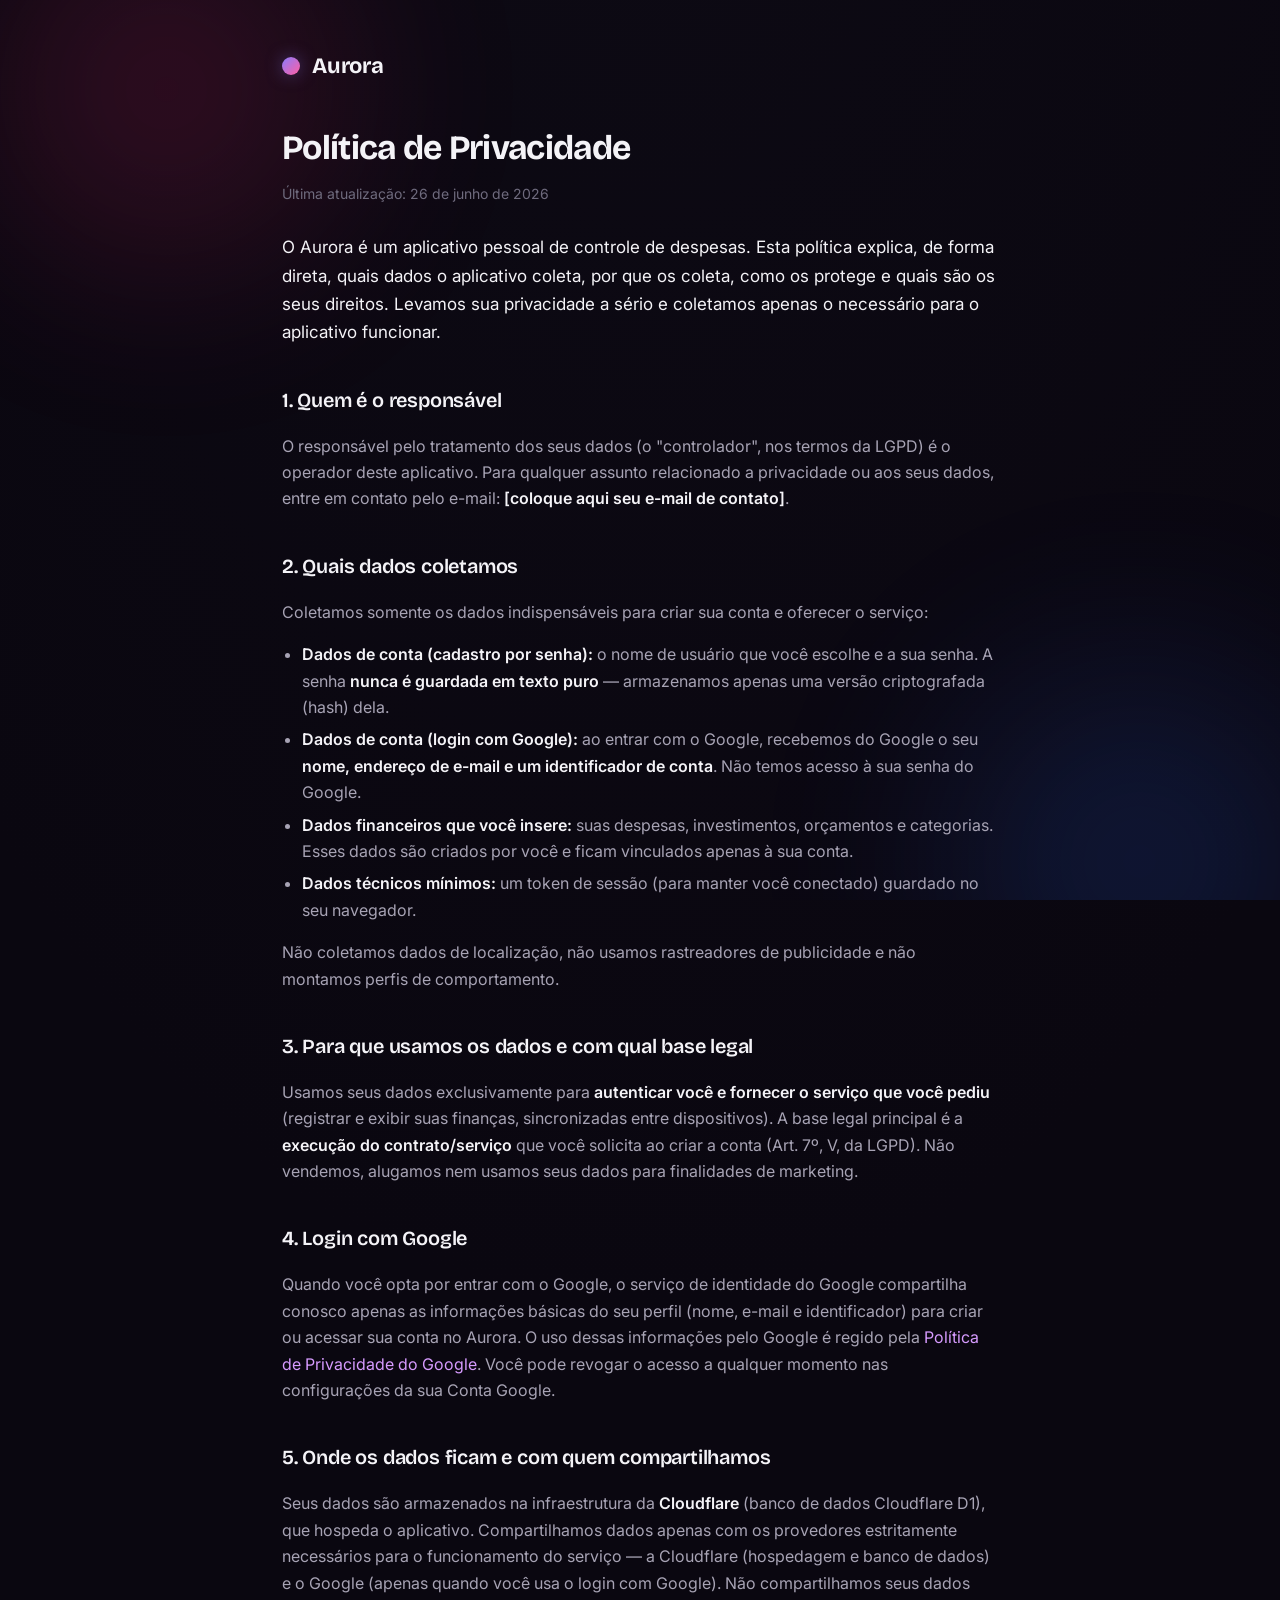
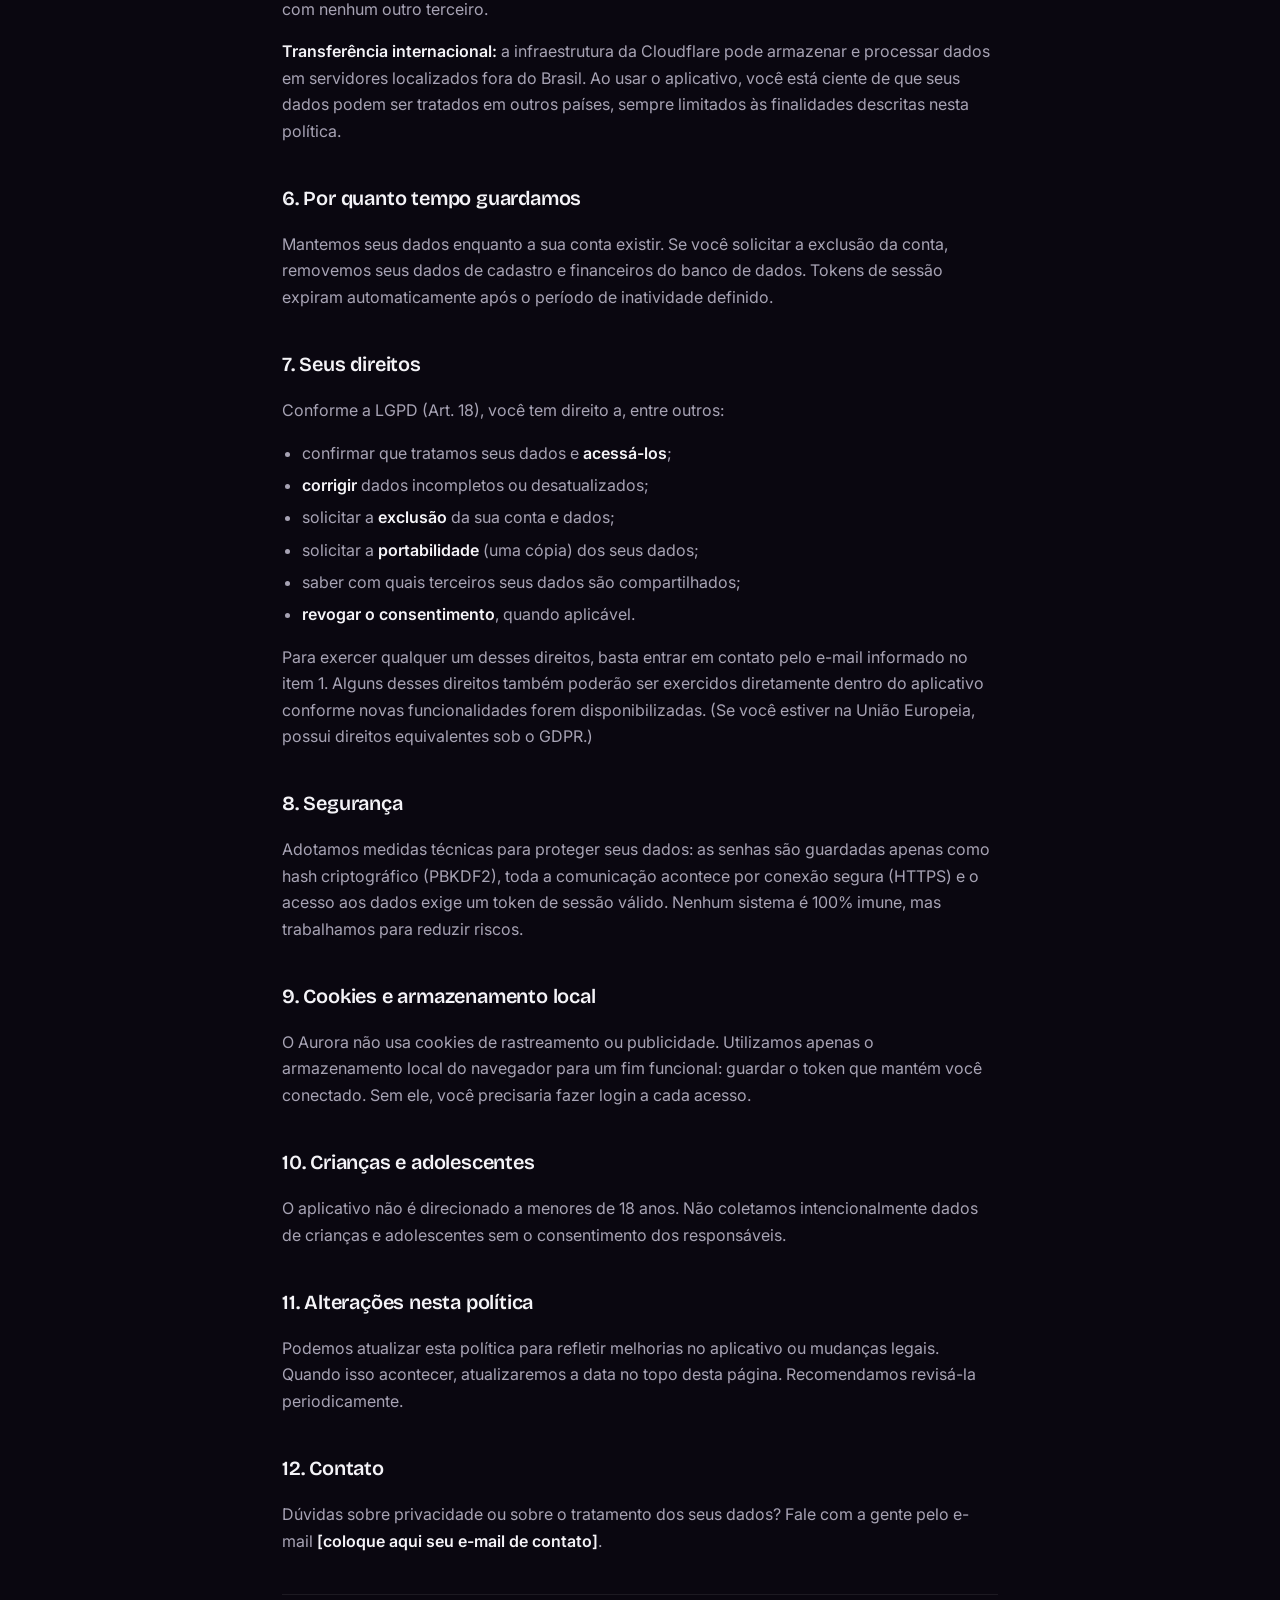
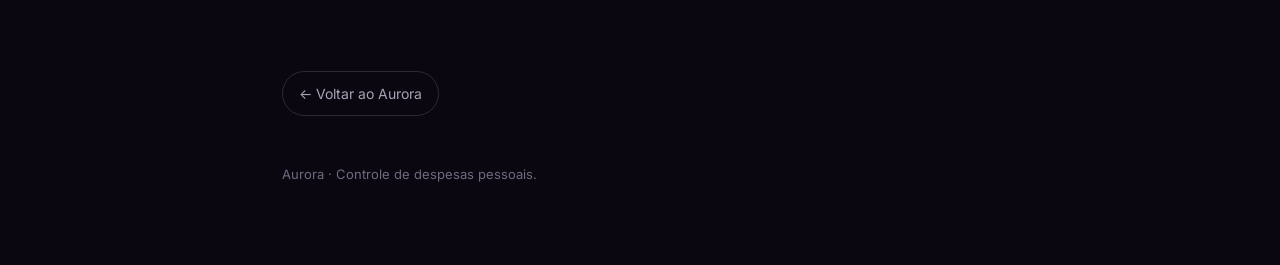
==== privacy.html @ 3417010b "Add files via upload" ====
<!doctype html>
<html lang="pt-BR">
<head>
  <meta charset="utf-8" />
  <meta name="viewport" content="width=device-width, initial-scale=1, viewport-fit=cover" />
  <meta name="theme-color" content="#0a0710" />
  <title>Política de Privacidade · Aurora</title>

  <link rel="preconnect" href="https://fonts.googleapis.com" />
  <link rel="preconnect" href="https://fonts.gstatic.com" crossorigin />
  <link href="https://fonts.googleapis.com/css2?family=Bricolage+Grotesque:opsz,wght@12..96,600;12..96,700&family=Inter:wght@400;500;600;700&display=swap" rel="stylesheet" />

  <style>
    :root {
      --bg:#0a0710; --bg-2:#0d0a14;
      --surface:rgba(255,255,255,0.045); --border:rgba(255,255,255,0.08); --border-strong:rgba(255,255,255,0.14);
      --text:#f4f3f7; --text-dim:#a7a3b4; --text-faint:#6f6b7e; --primary:#c04dff;
      --font-display:'Bricolage Grotesque',system-ui,sans-serif;
      --font-body:'Inter',system-ui,-apple-system,sans-serif;
    }
    *,*::before,*::after { box-sizing:border-box; }
    body {
      margin:0; font-family:var(--font-body); color:var(--text); background:var(--bg);
      background-image:radial-gradient(120% 80% at 50% -10%,var(--bg-2),var(--bg) 60%);
      min-height:100vh; -webkit-font-smoothing:antialiased; line-height:1.65;
    }
    .aurora { position:fixed; inset:0; z-index:0; overflow:hidden; pointer-events:none; }
    .blob { position:absolute; border-radius:50%; filter:blur(90px); opacity:.22; }
    .blob--pink { width:42vw; height:42vw; top:-14vw; left:-8vw; background:radial-gradient(circle,#ff2d78,transparent 68%); }
    .blob--blue { width:46vw; height:46vw; bottom:-20vw; right:-12vw; background:radial-gradient(circle,#2f6bff,transparent 68%); }

    .wrap { position:relative; z-index:1; max-width:760px; margin:0 auto; padding:48px 22px 80px; }
    .brand { display:flex; align-items:center; gap:12px; margin-bottom:36px; }
    .brand__dot { width:18px; height:18px; border-radius:50%; background:linear-gradient(135deg,#8a7bff,#ff5fa2); box-shadow:0 0 18px -2px rgba(138,123,255,0.6); }
    .brand__name { font-family:var(--font-display); font-weight:700; font-size:22px; letter-spacing:-0.01em; }

    h1 { font-family:var(--font-display); font-weight:700; font-size:34px; letter-spacing:-0.02em; margin:0 0 6px; }
    h2 { font-family:var(--font-display); font-weight:600; font-size:20px; margin:38px 0 10px; letter-spacing:-0.01em; }
    .updated { color:var(--text-faint); font-size:14px; margin:0 0 28px; }
    p, li { color:var(--text-dim); font-size:16px; }
    strong { color:var(--text); font-weight:600; }
    a { color:#d79bff; text-decoration:none; }
    a:hover { text-decoration:underline; }
    ul { padding-left:20px; }
    li { margin:6px 0; }
    .lead { color:var(--text); font-size:17px; }
    .card { background:var(--surface); border:1px solid var(--border); border-radius:16px; padding:18px 20px; margin-top:18px; }
    hr { border:none; border-top:1px solid var(--border); margin:40px 0; }
    .back { display:inline-block; margin-top:36px; font-size:14px; color:var(--text-dim); border:1px solid var(--border-strong); padding:10px 16px; border-radius:999px; }
    footer { margin-top:48px; color:var(--text-faint); font-size:13px; }
  </style>
</head>

<body>
  <div class="aurora" aria-hidden="true">
    <span class="blob blob--pink"></span>
    <span class="blob blob--blue"></span>
  </div>

  <main class="wrap">
    <div class="brand">
      <span class="brand__dot"></span>
      <span class="brand__name">Aurora</span>
    </div>

    <h1>Política de Privacidade</h1>
    <p class="updated">Última atualização: 26 de junho de 2026</p>

    <p class="lead">O Aurora é um aplicativo pessoal de controle de despesas. Esta política explica, de forma direta, quais dados o aplicativo coleta, por que os coleta, como os protege e quais são os seus direitos. Levamos sua privacidade a sério e coletamos apenas o necessário para o aplicativo funcionar.</p>

    <h2>1. Quem é o responsável</h2>
    <p>O responsável pelo tratamento dos seus dados (o "controlador", nos termos da LGPD) é o operador deste aplicativo. Para qualquer assunto relacionado a privacidade ou aos seus dados, entre em contato pelo e-mail: <strong>[coloque aqui seu e-mail de contato]</strong>.</p>

    <h2>2. Quais dados coletamos</h2>
    <p>Coletamos somente os dados indispensáveis para criar sua conta e oferecer o serviço:</p>
    <ul>
      <li><strong>Dados de conta (cadastro por senha):</strong> o nome de usuário que você escolhe e a sua senha. A senha <strong>nunca é guardada em texto puro</strong> — armazenamos apenas uma versão criptografada (hash) dela.</li>
      <li><strong>Dados de conta (login com Google):</strong> ao entrar com o Google, recebemos do Google o seu <strong>nome, endereço de e-mail e um identificador de conta</strong>. Não temos acesso à sua senha do Google.</li>
      <li><strong>Dados financeiros que você insere:</strong> suas despesas, investimentos, orçamentos e categorias. Esses dados são criados por você e ficam vinculados apenas à sua conta.</li>
      <li><strong>Dados técnicos mínimos:</strong> um token de sessão (para manter você conectado) guardado no seu navegador.</li>
    </ul>
    <p>Não coletamos dados de localização, não usamos rastreadores de publicidade e não montamos perfis de comportamento.</p>

    <h2>3. Para que usamos os dados e com qual base legal</h2>
    <p>Usamos seus dados exclusivamente para <strong>autenticar você e fornecer o serviço que você pediu</strong> (registrar e exibir suas finanças, sincronizadas entre dispositivos). A base legal principal é a <strong>execução do contrato/serviço</strong> que você solicita ao criar a conta (Art. 7º, V, da LGPD). Não vendemos, alugamos nem usamos seus dados para finalidades de marketing.</p>

    <h2>4. Login com Google</h2>
    <p>Quando você opta por entrar com o Google, o serviço de identidade do Google compartilha conosco apenas as informações básicas do seu perfil (nome, e-mail e identificador) para criar ou acessar sua conta no Aurora. O uso dessas informações pelo Google é regido pela <a href="https://policies.google.com/privacy" target="_blank" rel="noopener">Política de Privacidade do Google</a>. Você pode revogar o acesso a qualquer momento nas configurações da sua Conta Google.</p>

    <h2>5. Onde os dados ficam e com quem compartilhamos</h2>
    <p>Seus dados são armazenados na infraestrutura da <strong>Cloudflare</strong> (banco de dados Cloudflare D1), que hospeda o aplicativo. Compartilhamos dados apenas com os provedores estritamente necessários para o funcionamento do serviço — a Cloudflare (hospedagem e banco de dados) e o Google (apenas quando você usa o login com Google). Não compartilhamos seus dados com nenhum outro terceiro.</p>
    <p><strong>Transferência internacional:</strong> a infraestrutura da Cloudflare pode armazenar e processar dados em servidores localizados fora do Brasil. Ao usar o aplicativo, você está ciente de que seus dados podem ser tratados em outros países, sempre limitados às finalidades descritas nesta política.</p>

    <h2>6. Por quanto tempo guardamos</h2>
    <p>Mantemos seus dados enquanto a sua conta existir. Se você solicitar a exclusão da conta, removemos seus dados de cadastro e financeiros do banco de dados. Tokens de sessão expiram automaticamente após o período de inatividade definido.</p>

    <h2>7. Seus direitos</h2>
    <p>Conforme a LGPD (Art. 18), você tem direito a, entre outros:</p>
    <ul>
      <li>confirmar que tratamos seus dados e <strong>acessá-los</strong>;</li>
      <li><strong>corrigir</strong> dados incompletos ou desatualizados;</li>
      <li>solicitar a <strong>exclusão</strong> da sua conta e dados;</li>
      <li>solicitar a <strong>portabilidade</strong> (uma cópia) dos seus dados;</li>
      <li>saber com quais terceiros seus dados são compartilhados;</li>
      <li><strong>revogar o consentimento</strong>, quando aplicável.</li>
    </ul>
    <p>Para exercer qualquer um desses direitos, basta entrar em contato pelo e-mail informado no item 1. Alguns desses direitos também poderão ser exercidos diretamente dentro do aplicativo conforme novas funcionalidades forem disponibilizadas. (Se você estiver na União Europeia, possui direitos equivalentes sob o GDPR.)</p>

    <h2>8. Segurança</h2>
    <p>Adotamos medidas técnicas para proteger seus dados: as senhas são guardadas apenas como hash criptográfico (PBKDF2), toda a comunicação acontece por conexão segura (HTTPS) e o acesso aos dados exige um token de sessão válido. Nenhum sistema é 100% imune, mas trabalhamos para reduzir riscos.</p>

    <h2>9. Cookies e armazenamento local</h2>
    <p>O Aurora não usa cookies de rastreamento ou publicidade. Utilizamos apenas o armazenamento local do navegador para um fim funcional: guardar o token que mantém você conectado. Sem ele, você precisaria fazer login a cada acesso.</p>

    <h2>10. Crianças e adolescentes</h2>
    <p>O aplicativo não é direcionado a menores de 18 anos. Não coletamos intencionalmente dados de crianças e adolescentes sem o consentimento dos responsáveis.</p>

    <h2>11. Alterações nesta política</h2>
    <p>Podemos atualizar esta política para refletir melhorias no aplicativo ou mudanças legais. Quando isso acontecer, atualizaremos a data no topo desta página. Recomendamos revisá-la periodicamente.</p>

    <h2>12. Contato</h2>
    <p>Dúvidas sobre privacidade ou sobre o tratamento dos seus dados? Fale com a gente pelo e-mail <strong>[coloque aqui seu e-mail de contato]</strong>.</p>

    <hr />
    <a class="back" href="/">← Voltar ao Aurora</a>

    <footer>Aurora · Controle de despesas pessoais.</footer>
  </main>
</body>
</html>
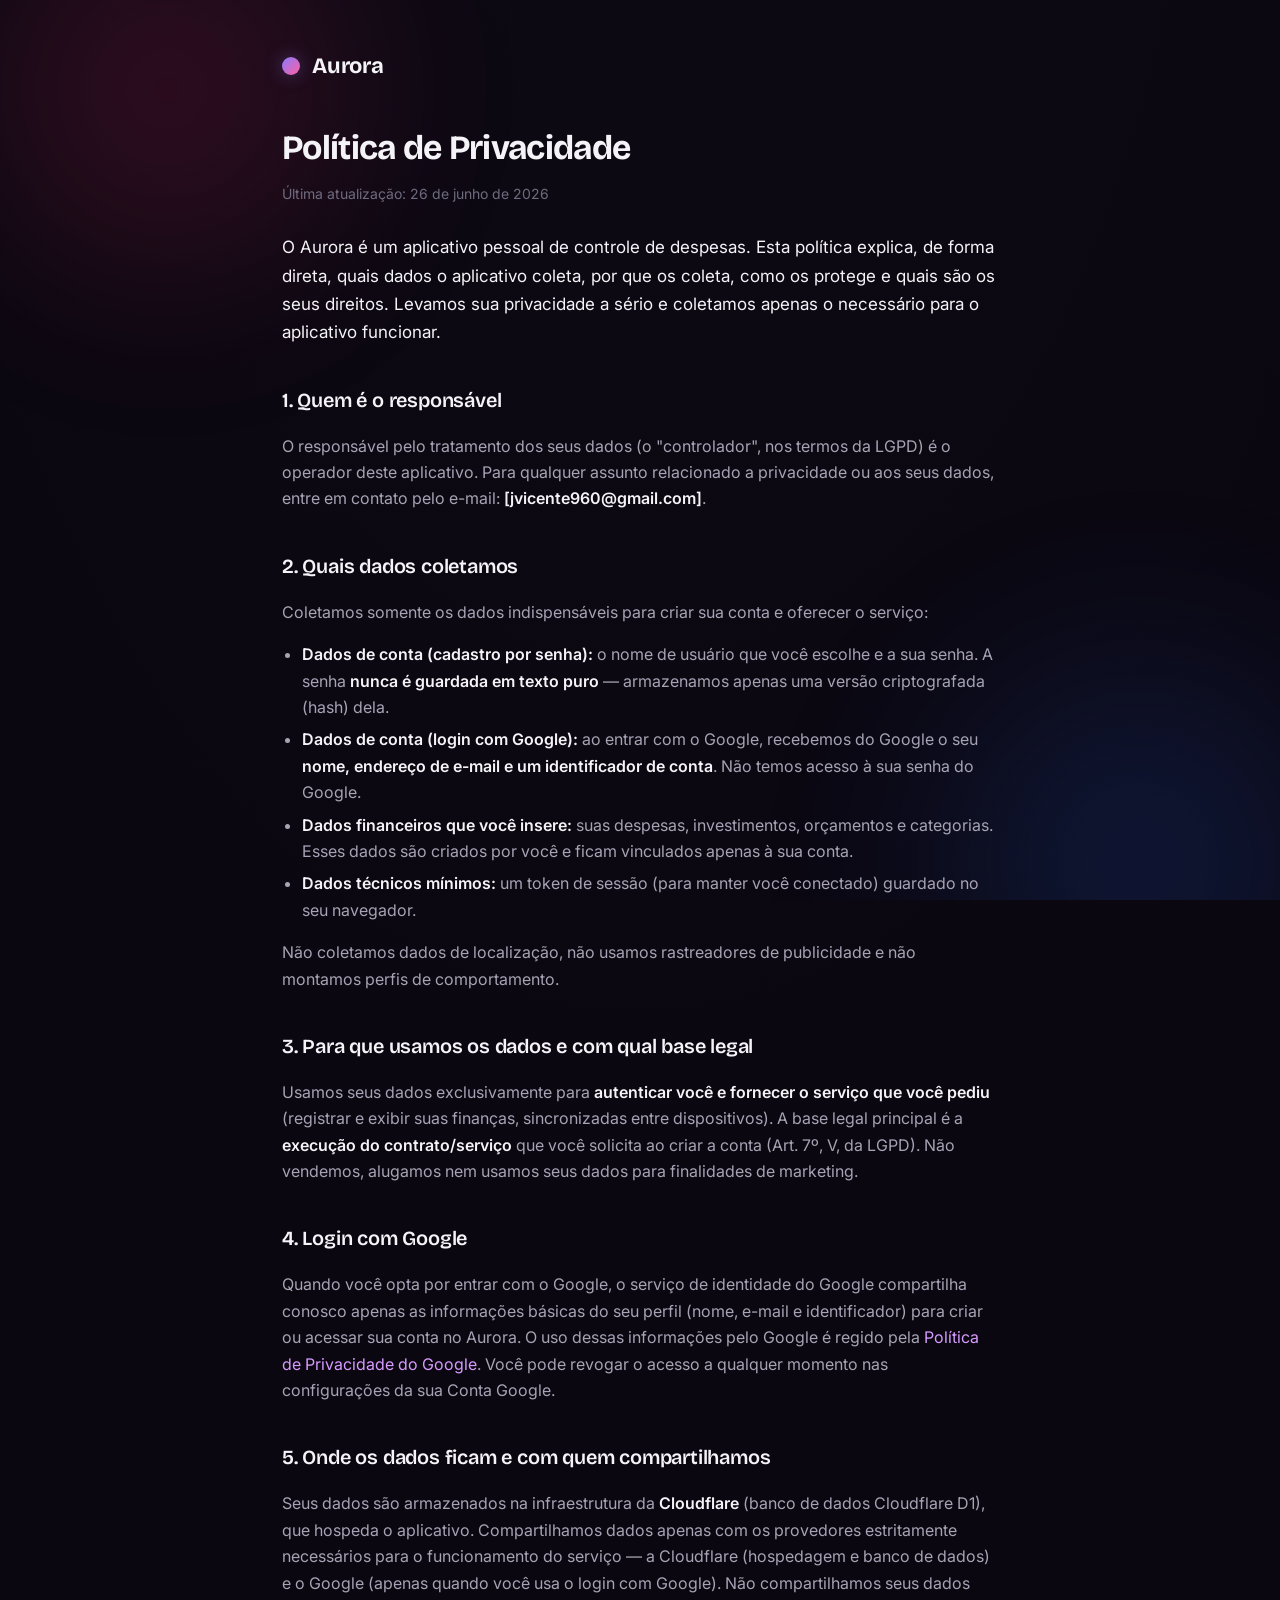
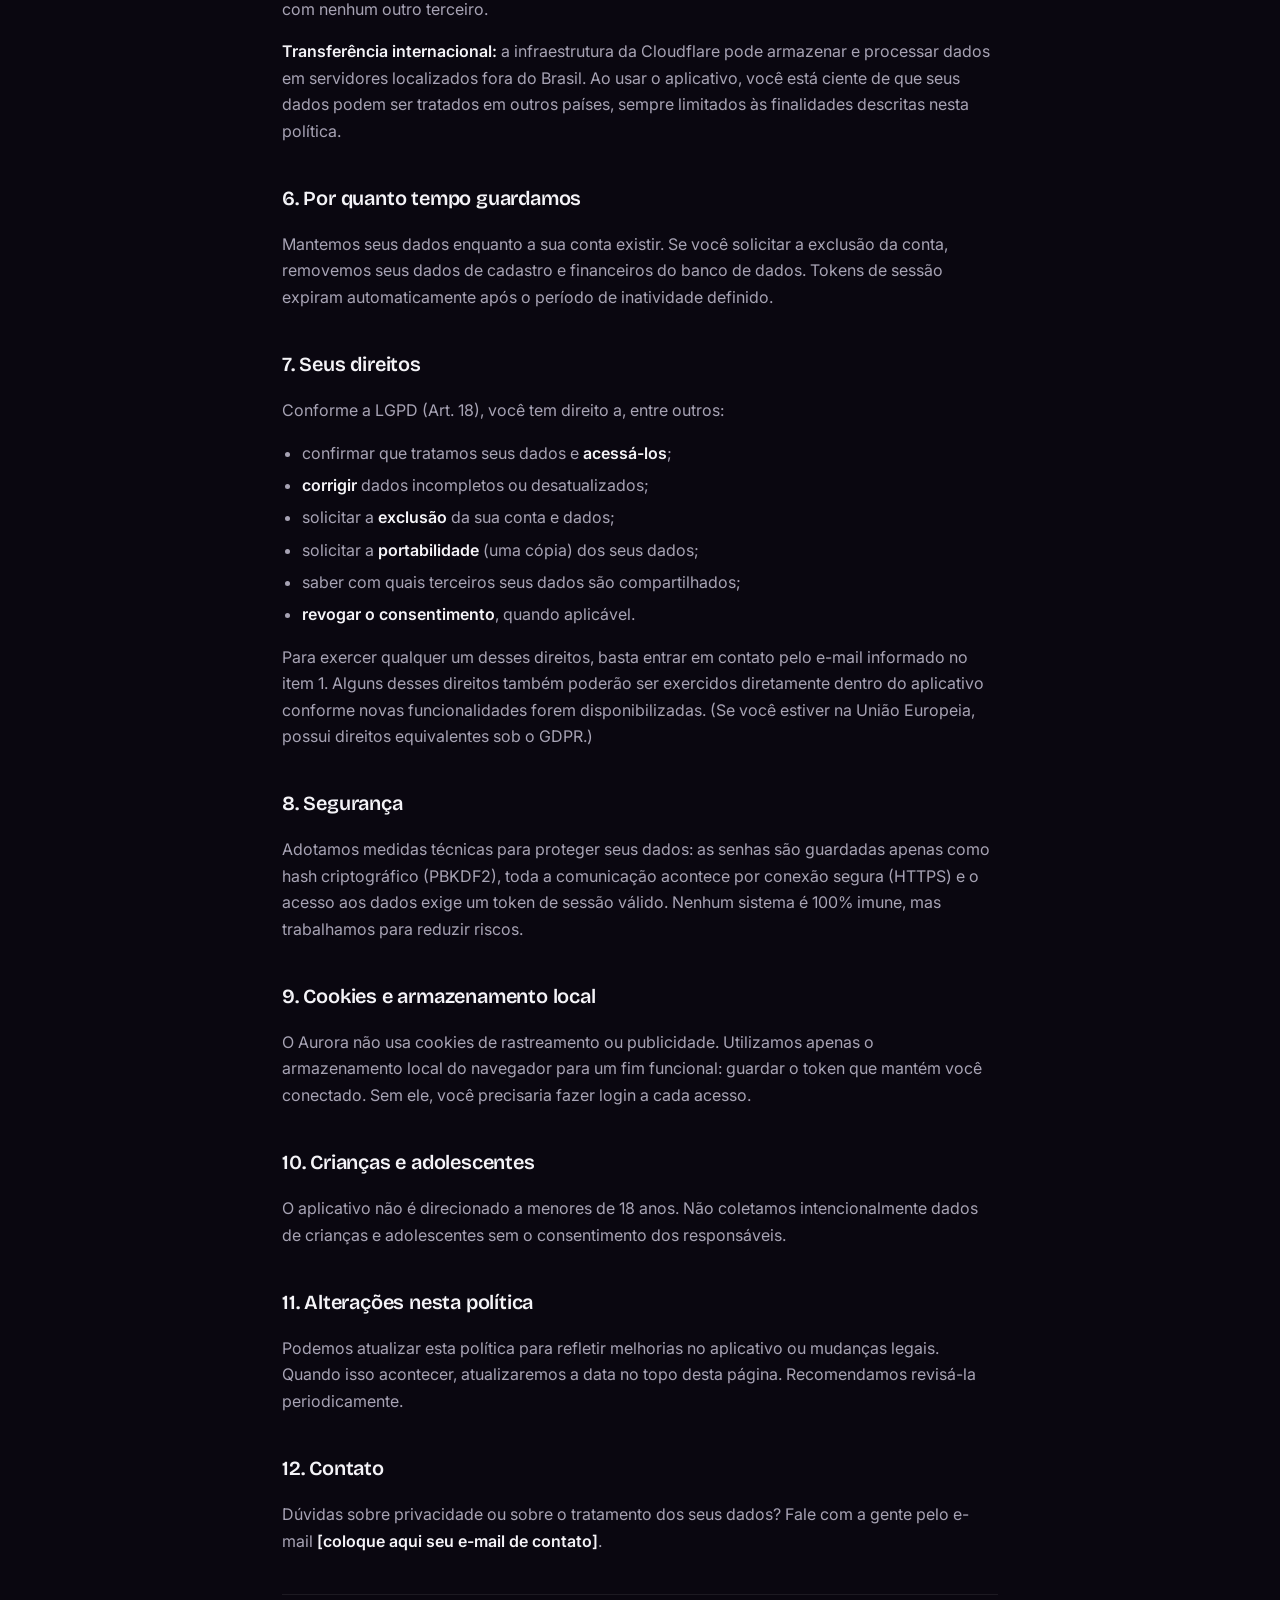
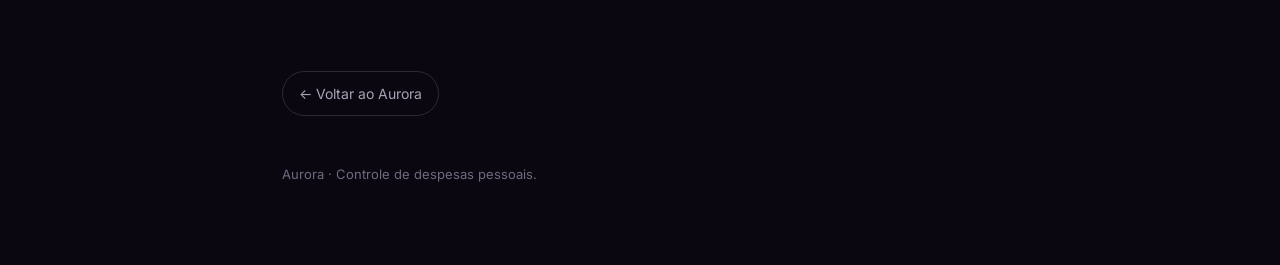
==== commit 537a1d2a: "Update contact email in privacy policy" ====
--- a/privacy.html
+++ b/privacy.html
@@ -69,7 +69,7 @@
     <p class="lead">O Aurora é um aplicativo pessoal de controle de despesas. Esta política explica, de forma direta, quais dados o aplicativo coleta, por que os coleta, como os protege e quais são os seus direitos. Levamos sua privacidade a sério e coletamos apenas o necessário para o aplicativo funcionar.</p>
 
     <h2>1. Quem é o responsável</h2>
-    <p>O responsável pelo tratamento dos seus dados (o "controlador", nos termos da LGPD) é o operador deste aplicativo. Para qualquer assunto relacionado a privacidade ou aos seus dados, entre em contato pelo e-mail: <strong>[coloque aqui seu e-mail de contato]</strong>.</p>
+    <p>O responsável pelo tratamento dos seus dados (o "controlador", nos termos da LGPD) é o operador deste aplicativo. Para qualquer assunto relacionado a privacidade ou aos seus dados, entre em contato pelo e-mail: <strong>[jvicente960@gmail.com]</strong>.</p>
 
     <h2>2. Quais dados coletamos</h2>
     <p>Coletamos somente os dados indispensáveis para criar sua conta e oferecer o serviço:</p>
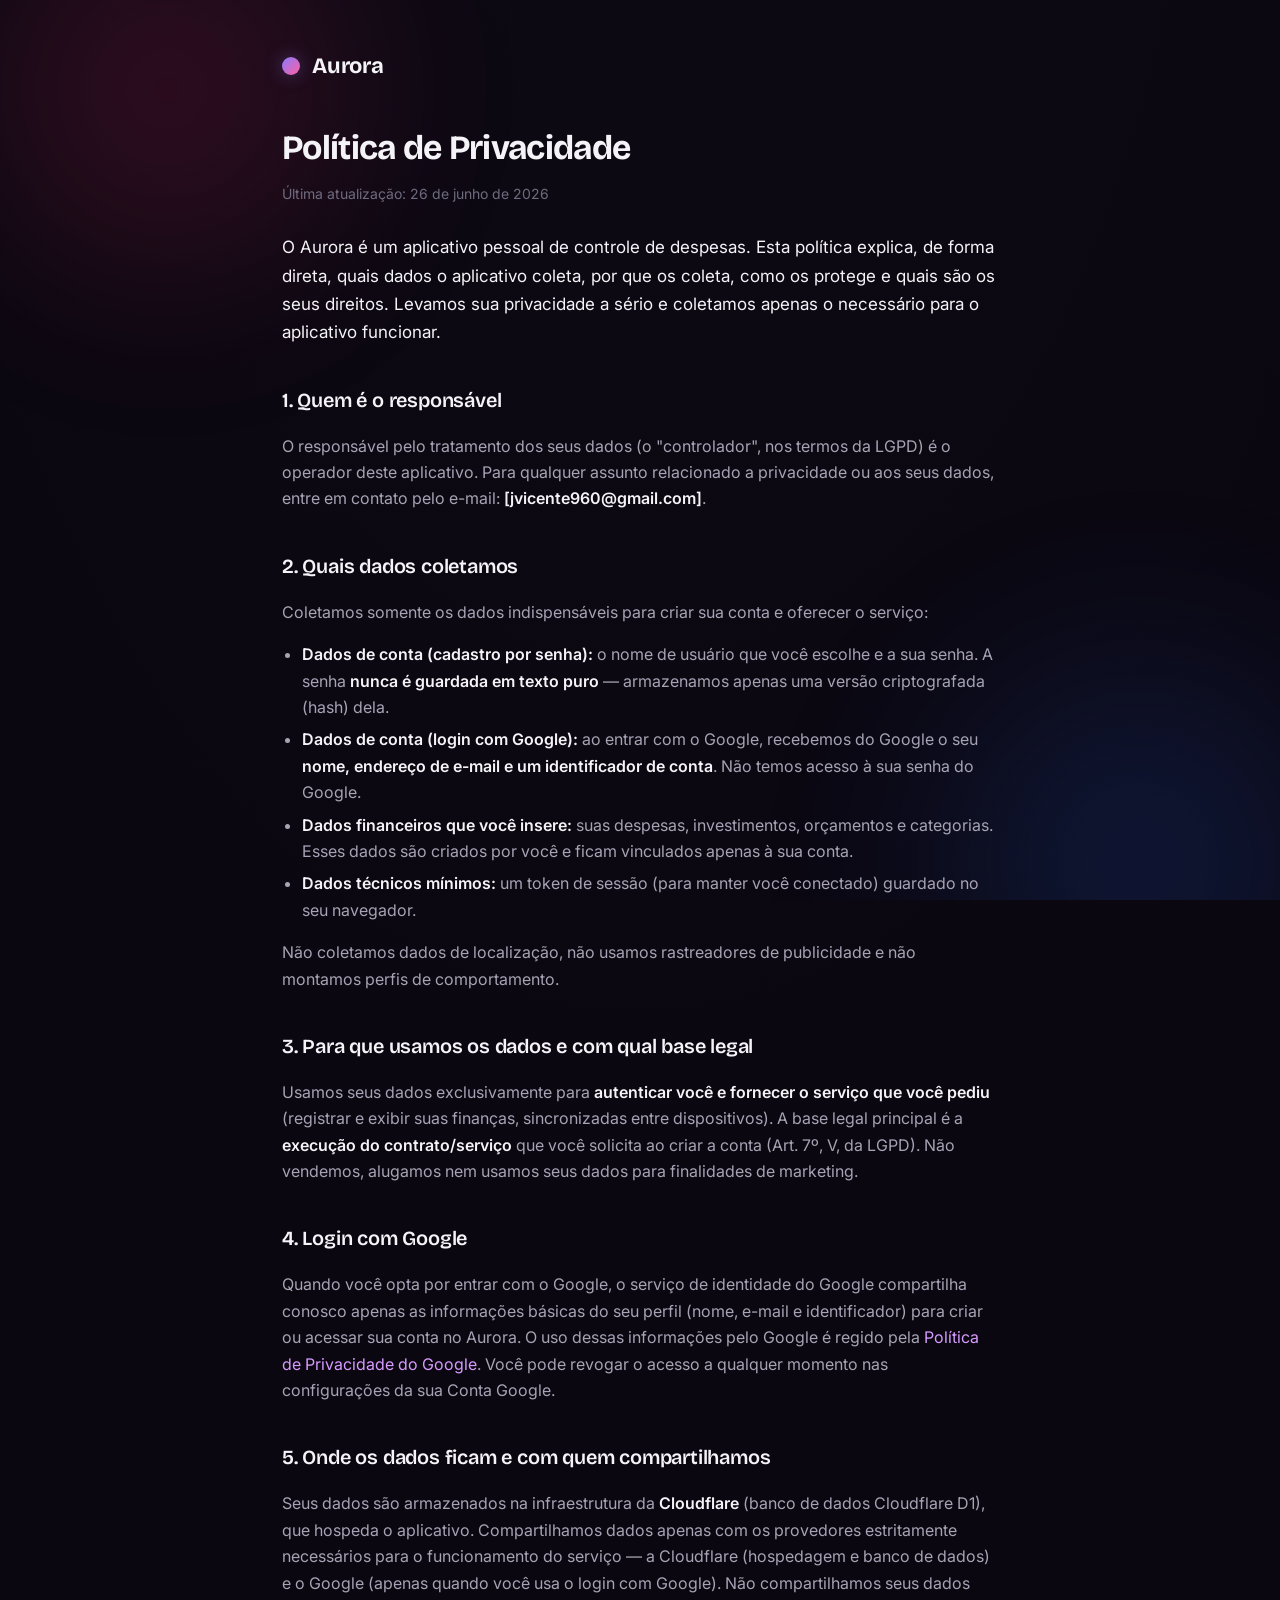
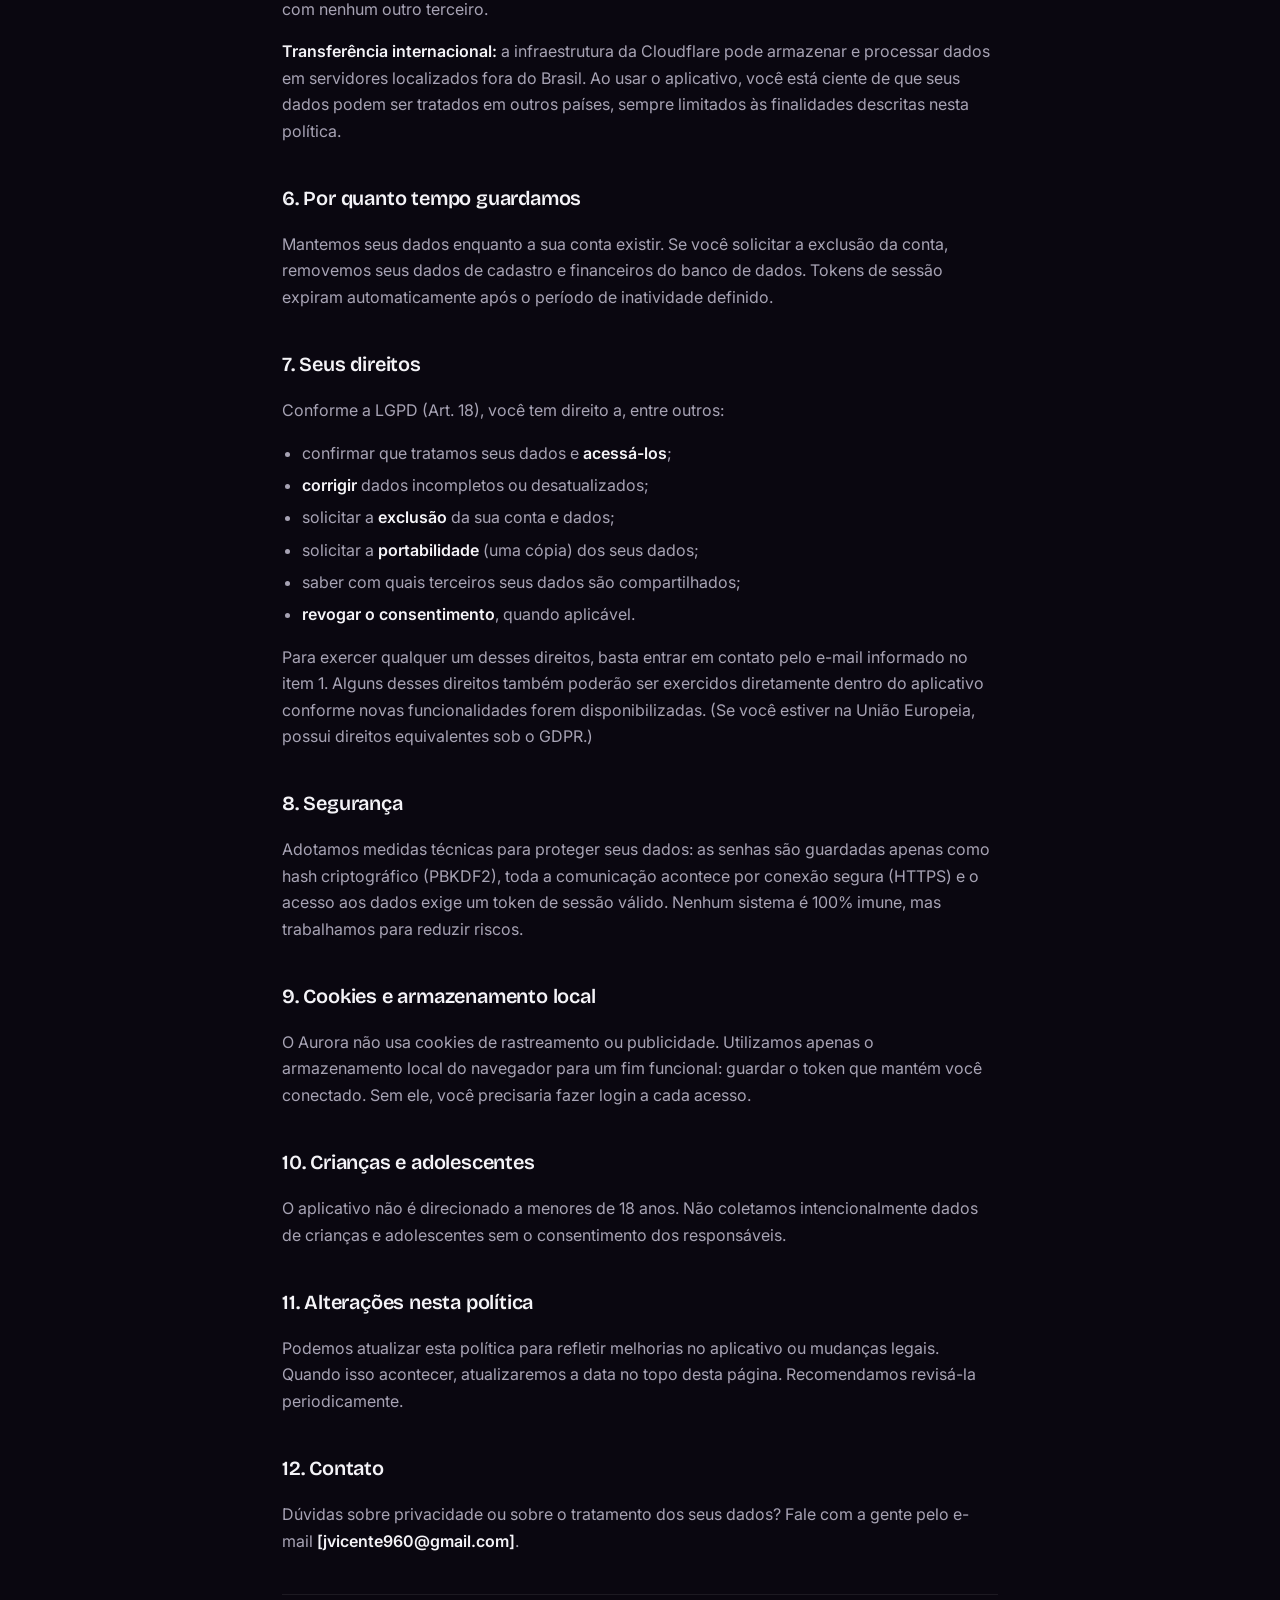
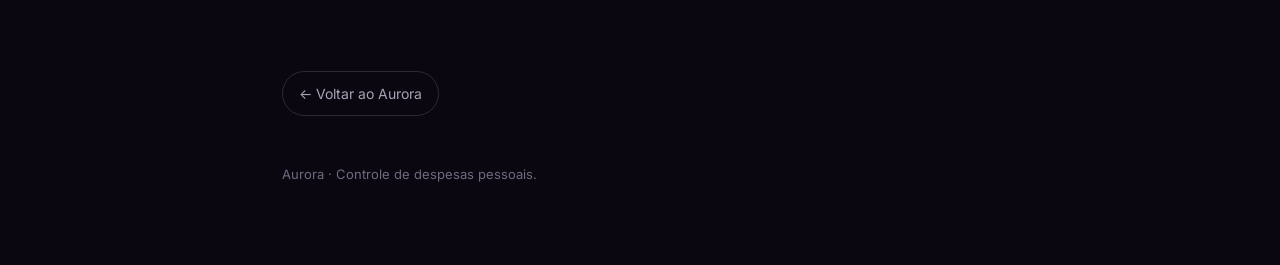
==== commit b8c8e7ef: "Update contact email in privacy policy" ====
--- a/privacy.html
+++ b/privacy.html
@@ -119,7 +119,7 @@
     <p>Podemos atualizar esta política para refletir melhorias no aplicativo ou mudanças legais. Quando isso acontecer, atualizaremos a data no topo desta página. Recomendamos revisá-la periodicamente.</p>
 
     <h2>12. Contato</h2>
-    <p>Dúvidas sobre privacidade ou sobre o tratamento dos seus dados? Fale com a gente pelo e-mail <strong>[coloque aqui seu e-mail de contato]</strong>.</p>
+    <p>Dúvidas sobre privacidade ou sobre o tratamento dos seus dados? Fale com a gente pelo e-mail <strong>[jvicente960@gmail.com]</strong>.</p>
 
     <hr />
     <a class="back" href="/">← Voltar ao Aurora</a>
